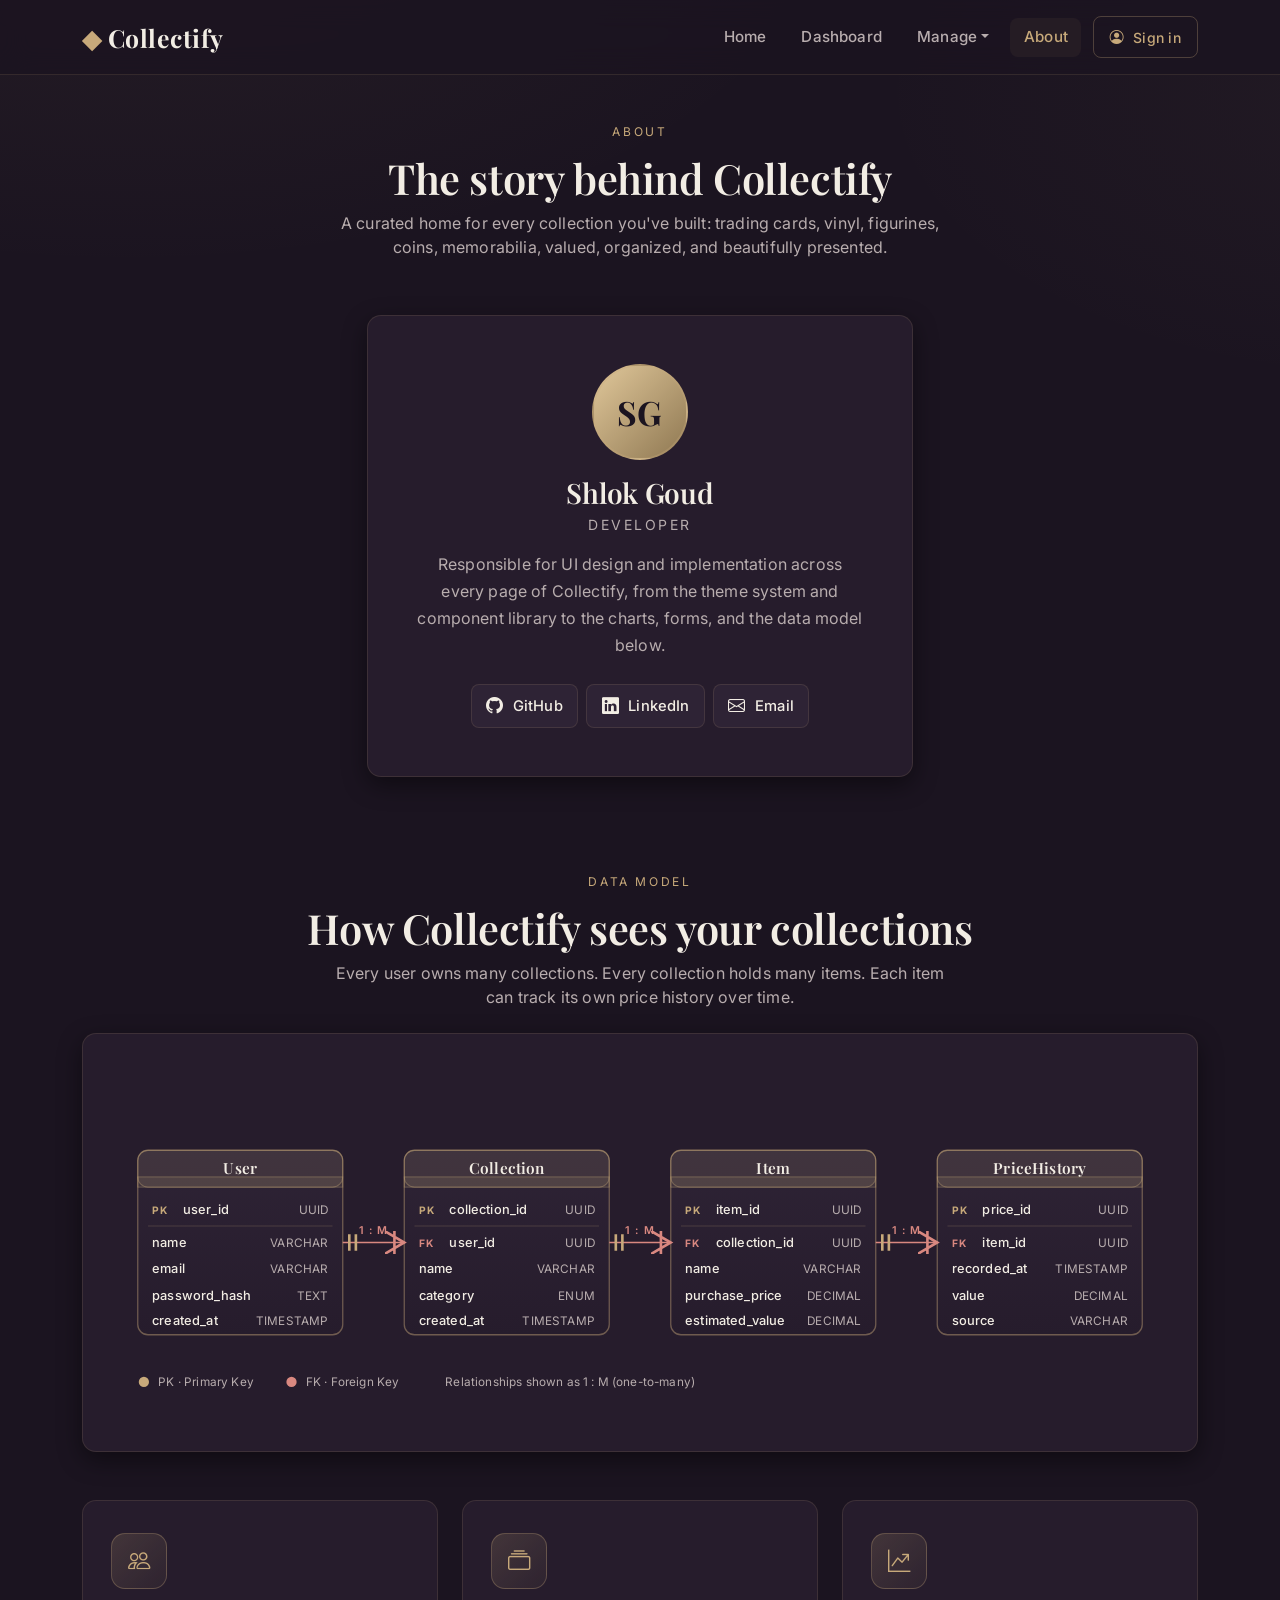
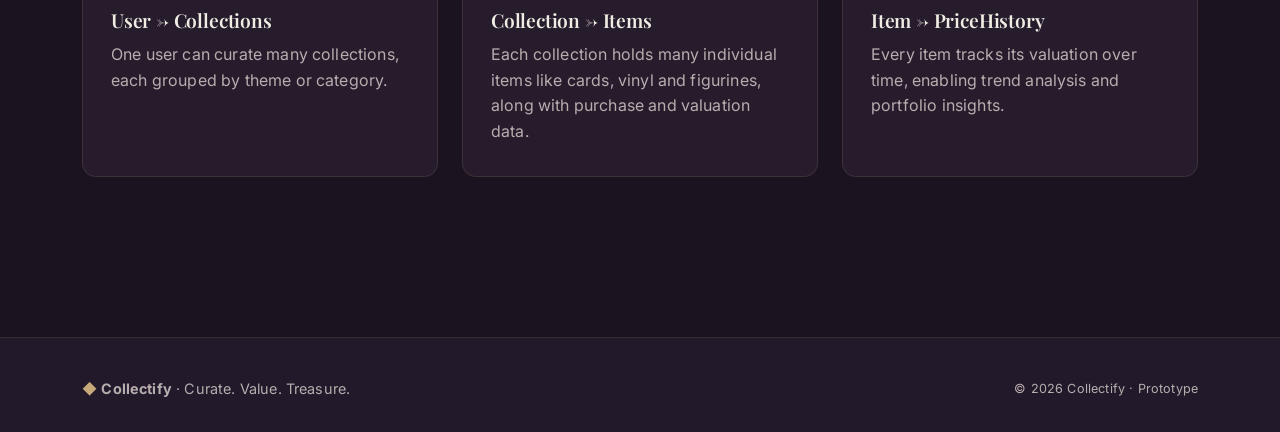
==== about.html @ c3b46a9b "Complete file upload" ====
<!DOCTYPE html>
<html lang="en">
<head>
  <meta charset="UTF-8" />
  <meta name="viewport" content="width=device-width, initial-scale=1.0" />
  <title>About | Collectify</title>

  <link rel="preconnect" href="https://fonts.googleapis.com">
  <link rel="preconnect" href="https://fonts.gstatic.com" crossorigin>
  <link href="https://fonts.googleapis.com/css2?family=Playfair+Display:wght@500;600;700&family=Inter:wght@300;400;500;600;700&display=swap" rel="stylesheet">
  <link href="https://cdn.jsdelivr.net/npm/bootstrap@5.3.3/dist/css/bootstrap.min.css" rel="stylesheet">
  <link rel="stylesheet" href="https://cdn.jsdelivr.net/npm/bootstrap-icons@1.11.3/font/bootstrap-icons.css">
  <link href="https://unpkg.com/aos@2.3.4/dist/aos.css" rel="stylesheet">
  <link href="css/styles.css" rel="stylesheet">
</head>
<body>

  <!-- ===== Navbar ===== -->
  <nav class="navbar navbar-expand-lg navbar-collectify">
    <div class="container">
      <a class="navbar-brand" href="index.html"><span class="brand-mark">◆</span>Collectify</a>
      <button class="navbar-toggler" type="button" data-bs-toggle="collapse" data-bs-target="#nav">
        <span class="navbar-toggler-icon"></span>
      </button>
      <div class="collapse navbar-collapse" id="nav">
        <ul class="navbar-nav ms-auto align-items-lg-center">
          <li class="nav-item"><a class="nav-link" href="index.html">Home</a></li>
          <li class="nav-item"><a class="nav-link" href="dashboard.html">Dashboard</a></li>
          <li class="nav-item dropdown">
            <a class="nav-link dropdown-toggle" href="#" role="button" data-bs-toggle="dropdown">Manage</a>
            <ul class="dropdown-menu dropdown-menu-end">
              <li><a class="dropdown-item" href="create.html"><i class="bi bi-plus-circle me-2"></i>Add Item</a></li>
              <li><a class="dropdown-item" href="read.html"><i class="bi bi-list-ul me-2"></i>List</a></li>
              <li><a class="dropdown-item" href="update.html"><i class="bi bi-pencil-square me-2"></i>Update</a></li>
              <li><a class="dropdown-item" href="delete.html"><i class="bi bi-trash me-2"></i>Delete</a></li>
            </ul>
          </li>
          <li class="nav-item"><a class="nav-link active" href="about.html">About</a></li>
          <li class="nav-item ms-lg-2">
            <a class="btn btn-outline-gold btn-sm px-3" href="login.html"><i class="bi bi-person-circle me-1"></i> Sign in</a>
          </li>
        </ul>
      </div>
    </div>
  </nav>

  <!-- ===== Hero ===== -->
  <header class="section pt-5 pb-3">
    <div class="container text-center" data-aos="fade-up">
      <div class="section-label">About</div>
      <h1 class="section-title mb-2">The story behind Collectify</h1>
      <p class="text-muted-2 mx-auto" style="max-width:640px;">
        A curated home for every collection you've built: trading cards, vinyl,
        figurines, coins, memorabilia, valued, organized, and beautifully presented.
      </p>
    </div>
  </header>

  <!-- ===== Team ===== -->
  <section class="section pt-4">
    <div class="container">
      <div class="row justify-content-center">
        <div class="col-lg-6 col-md-8" data-aos="fade-up">
          <div class="card-lux">
            <div class="card-body p-4 p-md-5 text-center">
              <div class="profile-avatar mx-auto mb-3" style="width:96px;height:96px;font-size:2.1rem;">SG</div>
              <h3 style="font-family:'Playfair Display',serif;margin-bottom:.25rem;">Shlok Goud</h3>
              <div class="text-muted-2 small" style="letter-spacing:.18em;text-transform:uppercase;">Developer</div>
              <p class="text-muted-2 mt-3 mb-0" style="line-height:1.7;">
                Responsible for UI design and implementation across every page of
                Collectify, from the theme system and component library to the
                charts, forms, and the data model below.
              </p>
              <div class="d-flex justify-content-center gap-2 mt-4">
                <a href="#" class="social-btn" style="width:auto;padding:.55rem .9rem;"><i class="bi bi-github"></i> GitHub</a>
                <a href="#" class="social-btn" style="width:auto;padding:.55rem .9rem;"><i class="bi bi-linkedin"></i> LinkedIn</a>
                <a href="mailto:shlok.n.goud@gmail.com" class="social-btn" style="width:auto;padding:.55rem .9rem;"><i class="bi bi-envelope"></i> Email</a>
              </div>
            </div>
          </div>
        </div>
      </div>
    </div>
  </section>

  <!-- ===== Logical Data Model ===== -->
  <section class="section pt-3">
    <div class="container">
      <div class="text-center mb-4" data-aos="fade-up">
        <div class="section-label">Data Model</div>
        <h2 class="section-title mb-2">How Collectify sees your collections</h2>
        <p class="text-muted-2 mx-auto" style="max-width:620px;">
          Every user owns many collections. Every collection holds many items.
          Each item can track its own price history over time.
        </p>
      </div>

      <!-- Inline SVG ER diagram (replaces /assets/ldm.png) -->
      <div class="card-lux" data-aos="fade-up" data-aos-delay="60">
        <div class="card-body p-3 p-md-4">
          <div class="ldm-wrap" style="width:100%;overflow-x:auto;">
            <svg role="img" aria-labelledby="ldmTitle ldmDesc"
                 viewBox="0 0 1040 360" preserveAspectRatio="xMidYMid meet"
                 style="width:100%;height:auto;min-width:760px;display:block;">
              <title id="ldmTitle">Collectify Logical Data Model</title>
              <desc id="ldmDesc">Four entities connected by one-to-many relationships: User to Collections, Collection to Items, Item to PriceHistory.</desc>

              <defs>
                <!-- arrowhead (crow's foot style simplified) -->
                <marker id="many" viewBox="0 0 14 14" refX="12" refY="7" markerWidth="14" markerHeight="14" orient="auto-start-reverse">
                  <path d="M0 0 L12 7 L0 14 M6 0 L6 14" fill="none" stroke="#D98880" stroke-width="1.6"/>
                </marker>
                <marker id="one" viewBox="0 0 12 12" refX="10" refY="6" markerWidth="12" markerHeight="12" orient="auto-start-reverse">
                  <line x1="2" y1="1" x2="2" y2="11" stroke="#C7A97A" stroke-width="1.6"/>
                  <line x1="6" y1="1" x2="6" y2="11" stroke="#C7A97A" stroke-width="1.6"/>
                </marker>
                <linearGradient id="boxGrad" x1="0" y1="0" x2="0" y2="1">
                  <stop offset="0" stop-color="#2E2335"/>
                  <stop offset="1" stop-color="#261C2C"/>
                </linearGradient>
              </defs>

              <style>
                .entity { fill: url(#boxGrad); stroke: rgba(199,169,122,0.45); stroke-width: 1.25; }
                .entity-head { fill: rgba(199,169,122,0.12); stroke: rgba(199,169,122,0.35); stroke-width: 1; }
                .entity-title { font: 600 15px 'Playfair Display', serif; fill: #F2EDE4; }
                .field { font: 500 12.5px 'Inter', sans-serif; fill: #F2EDE4; }
                .field-type { font: 400 11.5px 'Inter', sans-serif; fill: #B8ADAE; }
                .key { font: 700 10px 'Inter', sans-serif; letter-spacing: .1em; fill: #C7A97A; }
                .fk  { fill: #D98880; }
                .rel-line { fill: none; stroke: #D98880; stroke-width: 1.6; }
                .rel-label { font: 600 10.5px 'Inter', sans-serif; letter-spacing: .1em; fill: #D98880; }
                .divider  { stroke: rgba(199,169,122,0.2); stroke-width: 1; }
              </style>

              <!-- USER -->
              <g transform="translate(30,90)">
                <rect class="entity" x="0" y="0" width="200" height="180" rx="10"/>
                <rect class="entity-head" x="0" y="0" width="200" height="36" rx="10"/>
                <rect class="entity-head" x="0" y="26" width="200" height="10"/>
                <text class="entity-title" x="100" y="23" text-anchor="middle">User</text>

                <text class="key"       x="14" y="62">PK</text>
                <text class="field"     x="44" y="62">user_id</text>
                <text class="field-type" x="186" y="62" text-anchor="end">UUID</text>
                <line class="divider" x1="10" y1="74" x2="190" y2="74"/>

                <text class="field"     x="14" y="94">name</text>
                <text class="field-type" x="186" y="94" text-anchor="end">VARCHAR</text>

                <text class="field"     x="14" y="120">email</text>
                <text class="field-type" x="186" y="120" text-anchor="end">VARCHAR</text>

                <text class="field"     x="14" y="146">password_hash</text>
                <text class="field-type" x="186" y="146" text-anchor="end">TEXT</text>

                <text class="field"     x="14" y="170">created_at</text>
                <text class="field-type" x="186" y="170" text-anchor="end">TIMESTAMP</text>
              </g>

              <!-- COLLECTION -->
              <g transform="translate(290,90)">
                <rect class="entity" x="0" y="0" width="200" height="180" rx="10"/>
                <rect class="entity-head" x="0" y="0" width="200" height="36" rx="10"/>
                <rect class="entity-head" x="0" y="26" width="200" height="10"/>
                <text class="entity-title" x="100" y="23" text-anchor="middle">Collection</text>

                <text class="key"       x="14" y="62">PK</text>
                <text class="field"     x="44" y="62">collection_id</text>
                <text class="field-type" x="186" y="62" text-anchor="end">UUID</text>
                <line class="divider" x1="10" y1="74" x2="190" y2="74"/>

                <text class="key fk"    x="14" y="94">FK</text>
                <text class="field"     x="44" y="94">user_id</text>
                <text class="field-type" x="186" y="94" text-anchor="end">UUID</text>

                <text class="field"     x="14" y="120">name</text>
                <text class="field-type" x="186" y="120" text-anchor="end">VARCHAR</text>

                <text class="field"     x="14" y="146">category</text>
                <text class="field-type" x="186" y="146" text-anchor="end">ENUM</text>

                <text class="field"     x="14" y="170">created_at</text>
                <text class="field-type" x="186" y="170" text-anchor="end">TIMESTAMP</text>
              </g>

              <!-- ITEM -->
              <g transform="translate(550,90)">
                <rect class="entity" x="0" y="0" width="200" height="180" rx="10"/>
                <rect class="entity-head" x="0" y="0" width="200" height="36" rx="10"/>
                <rect class="entity-head" x="0" y="26" width="200" height="10"/>
                <text class="entity-title" x="100" y="23" text-anchor="middle">Item</text>

                <text class="key"       x="14" y="62">PK</text>
                <text class="field"     x="44" y="62">item_id</text>
                <text class="field-type" x="186" y="62" text-anchor="end">UUID</text>
                <line class="divider" x1="10" y1="74" x2="190" y2="74"/>

                <text class="key fk"    x="14" y="94">FK</text>
                <text class="field"     x="44" y="94">collection_id</text>
                <text class="field-type" x="186" y="94" text-anchor="end">UUID</text>

                <text class="field"     x="14" y="120">name</text>
                <text class="field-type" x="186" y="120" text-anchor="end">VARCHAR</text>

                <text class="field"     x="14" y="146">purchase_price</text>
                <text class="field-type" x="186" y="146" text-anchor="end">DECIMAL</text>

                <text class="field"     x="14" y="170">estimated_value</text>
                <text class="field-type" x="186" y="170" text-anchor="end">DECIMAL</text>
              </g>

              <!-- PRICE HISTORY -->
              <g transform="translate(810,90)">
                <rect class="entity" x="0" y="0" width="200" height="180" rx="10"/>
                <rect class="entity-head" x="0" y="0" width="200" height="36" rx="10"/>
                <rect class="entity-head" x="0" y="26" width="200" height="10"/>
                <text class="entity-title" x="100" y="23" text-anchor="middle">PriceHistory</text>

                <text class="key"       x="14" y="62">PK</text>
                <text class="field"     x="44" y="62">price_id</text>
                <text class="field-type" x="186" y="62" text-anchor="end">UUID</text>
                <line class="divider" x1="10" y1="74" x2="190" y2="74"/>

                <text class="key fk"    x="14" y="94">FK</text>
                <text class="field"     x="44" y="94">item_id</text>
                <text class="field-type" x="186" y="94" text-anchor="end">UUID</text>

                <text class="field"     x="14" y="120">recorded_at</text>
                <text class="field-type" x="186" y="120" text-anchor="end">TIMESTAMP</text>

                <text class="field"     x="14" y="146">value</text>
                <text class="field-type" x="186" y="146" text-anchor="end">DECIMAL</text>

                <text class="field"     x="14" y="170">source</text>
                <text class="field-type" x="186" y="170" text-anchor="end">VARCHAR</text>
              </g>

              <!-- Relationships -->
              <!-- User 1 ── M Collection -->
              <line class="rel-line" x1="230" y1="180" x2="290" y2="180" marker-start="url(#one)" marker-end="url(#many)"/>
              <text class="rel-label" x="260" y="172" text-anchor="middle">1 : M</text>

              <!-- Collection 1 ── M Item -->
              <line class="rel-line" x1="490" y1="180" x2="550" y2="180" marker-start="url(#one)" marker-end="url(#many)"/>
              <text class="rel-label" x="520" y="172" text-anchor="middle">1 : M</text>

              <!-- Item 1 ── M PriceHistory -->
              <line class="rel-line" x1="750" y1="180" x2="810" y2="180" marker-start="url(#one)" marker-end="url(#many)"/>
              <text class="rel-label" x="780" y="172" text-anchor="middle">1 : M</text>

              <!-- Legend -->
              <g transform="translate(30,310)">
                <circle cx="6" cy="6" r="5" fill="#C7A97A"/>
                <text class="field-type" x="20" y="10">PK · Primary Key</text>
                <circle cx="150" cy="6" r="5" fill="#D98880"/>
                <text class="field-type" x="164" y="10">FK · Foreign Key</text>
                <text class="field-type" x="300" y="10">Relationships shown as 1 : M (one-to-many)</text>
              </g>
            </svg>
          </div>
        </div>
      </div>

      <!-- Relationship description -->
      <div class="row g-4 mt-4">
        <div class="col-md-4" data-aos="fade-up">
          <div class="feature-card">
            <div class="feature-icon"><i class="bi bi-people"></i></div>
            <h3>User → Collections</h3>
            <p>One user can curate many collections, each grouped by theme or category.</p>
          </div>
        </div>
        <div class="col-md-4" data-aos="fade-up" data-aos-delay="80">
          <div class="feature-card">
            <div class="feature-icon"><i class="bi bi-collection"></i></div>
            <h3>Collection → Items</h3>
            <p>Each collection holds many individual items like cards, vinyl and figurines, along with purchase and valuation data.</p>
          </div>
        </div>
        <div class="col-md-4" data-aos="fade-up" data-aos-delay="160">
          <div class="feature-card">
            <div class="feature-icon"><i class="bi bi-graph-up-arrow"></i></div>
            <h3>Item → PriceHistory</h3>
            <p>Every item tracks its valuation over time, enabling trend analysis and portfolio insights.</p>
          </div>
        </div>
      </div>

    </div>
  </section>

  <!-- ===== Footer ===== -->
  <footer class="site-footer">
    <div class="container d-flex flex-wrap justify-content-between align-items-center">
      <div><span class="brand-mark">◆</span> <strong>Collectify</strong> · Curate. Value. Treasure.</div>
      <div class="text-muted-2 small">© 2026 Collectify · Prototype</div>
    </div>
  </footer>

  <script src="https://cdn.jsdelivr.net/npm/bootstrap@5.3.3/dist/js/bootstrap.bundle.min.js"></script>
  <script src="https://unpkg.com/aos@2.3.4/dist/aos.js"></script>
  <script>AOS.init({ duration: 700, easing: 'ease-out-cubic', once: true, offset: 60 });</script>
</body>
</html>
---- css/styles.css ----
/* ============================================================
   Collectify — Velvet Display Theme
   Aubergine + champagne + dusty rose. Curator/gallery feel.
   ============================================================ */

:root {
  --bg:            #1B1420;
  --bg-elevated:   #22192A;
  --surface:       #261C2C;
  --surface-2:     #2E2335;
  --border:        rgba(199, 169, 122, 0.14);
  --border-strong: rgba(199, 169, 122, 0.30);

  --accent:        #C7A97A;
  --accent-bright: #E0C79A;
  --accent-muted:  #8F7852;
  --accent-glow:   rgba(199, 169, 122, 0.32);
  --highlight:     #D98880;

  /* Legacy aliases so existing class rules keep working unchanged */
  --gold:          var(--accent);
  --gold-bright:   var(--accent-bright);
  --gold-muted:    var(--accent-muted);
  --gold-glow:     var(--accent-glow);

  --text:          #F2EDE4;
  --text-muted:    #B8ADAE;
  --text-dim:      #8A7D83;

  --danger:        #E5484D;
  --success:       #30A46C;

  --on-accent:     #1B1420; /* dark text on champagne surfaces */

  --radius-sm: 8px;
  --radius:    14px;
  --radius-lg: 20px;

  --shadow-sm:   0 2px 8px rgba(0, 0, 0, 0.35);
  --shadow:      0 8px 24px rgba(0, 0, 0, 0.45);
  --shadow-lg:   0 18px 50px rgba(0, 0, 0, 0.55);
  --shadow-gold: 0 8px 30px rgba(199, 169, 122, 0.18);

  --ease: cubic-bezier(0.22, 1, 0.36, 1);
}

/* ---------- Base ---------- */
html { scroll-behavior: smooth; }

body {
  background: var(--bg);
  color: var(--text);
  font-family: 'Inter', system-ui, -apple-system, sans-serif;
  font-weight: 400;
  letter-spacing: 0.01em;
  min-height: 100vh;
  -webkit-font-smoothing: antialiased;
  background-image:
    radial-gradient(1200px 600px at 10% -10%, rgba(199, 169, 122, 0.06), transparent 60%),
    radial-gradient(900px 500px at 110% 10%, rgba(199, 169, 122, 0.04), transparent 60%);
  background-attachment: fixed;
}

h1, h2, h3, h4, h5, .display-1, .display-2, .display-3, .display-4 {
  font-family: 'Playfair Display', Georgia, serif;
  font-weight: 600;
  letter-spacing: -0.01em;
  color: var(--text);
}

.text-muted-2 { color: var(--text-muted) !important; }
.text-gold    { color: var(--gold) !important; }

a { color: var(--gold); text-decoration: none; transition: color .25s var(--ease); }
a:hover { color: var(--gold-bright); }

/* ---------- Navbar ---------- */
.navbar-collectify {
  background: rgba(27, 20, 32, 0.82);
  backdrop-filter: blur(14px);
  -webkit-backdrop-filter: blur(14px);
  border-bottom: 1px solid var(--border);
  padding: 0.85rem 0;
  position: sticky;
  top: 0;
  z-index: 1030;
}

.navbar-collectify .navbar-brand {
  font-family: 'Playfair Display', Georgia, serif;
  font-weight: 700;
  font-size: 1.55rem;
  color: var(--text);
  letter-spacing: 0.02em;
}
.navbar-collectify .navbar-brand .brand-mark {
  color: var(--gold);
  margin-right: 0.4rem;
}

.navbar-collectify .nav-link {
  color: var(--text-muted);
  font-weight: 500;
  font-size: 0.95rem;
  margin: 0 0.25rem;
  padding: 0.5rem 0.85rem !important;
  border-radius: var(--radius-sm);
  transition: color .25s var(--ease), background .25s var(--ease);
}
.navbar-collectify .nav-link:hover,
.navbar-collectify .nav-link.active {
  color: var(--gold);
  background: rgba(199, 169, 122, 0.06);
}

.navbar-collectify .dropdown-menu {
  background: var(--surface);
  border: 1px solid var(--border);
  border-radius: var(--radius);
  box-shadow: var(--shadow);
  padding: 0.5rem;
  margin-top: 0.5rem;
}
.navbar-collectify .dropdown-item {
  color: var(--text-muted);
  border-radius: var(--radius-sm);
  padding: 0.55rem 0.85rem;
  font-size: 0.92rem;
  transition: all .2s var(--ease);
}
.navbar-collectify .dropdown-item:hover {
  background: rgba(199, 169, 122, 0.08);
  color: var(--gold);
}

.navbar-toggler {
  border: 1px solid var(--border-strong);
  padding: 0.35rem 0.55rem;
}
.navbar-toggler:focus { box-shadow: 0 0 0 2px var(--gold-glow); }
.navbar-toggler-icon {
  background-image: url("data:image/svg+xml;charset=utf8,%3Csvg viewBox='0 0 30 30' xmlns='http://www.w3.org/2000/svg'%3E%3Cpath stroke='%23C7A97A' stroke-width='2' stroke-linecap='round' d='M4 7h22M4 15h22M4 23h22'/%3E%3C/svg%3E");
}

/* ---------- Buttons ---------- */
.btn { font-weight: 500; letter-spacing: 0.02em; transition: all .3s var(--ease); border-radius: var(--radius-sm); padding: 0.6rem 1.4rem; }

.btn-gold {
  background: linear-gradient(135deg, var(--gold-bright), var(--gold));
  color: var(--on-accent);
  border: none;
  box-shadow: 0 4px 14px rgba(199, 169, 122, 0.25);
}
.btn-gold:hover {
  background: linear-gradient(135deg, var(--gold), var(--gold-bright));
  color: var(--on-accent);
  transform: translateY(-1px);
  box-shadow: 0 8px 22px rgba(199, 169, 122, 0.4);
}

.btn-outline-gold {
  background: transparent;
  color: var(--gold);
  border: 1px solid var(--border-strong);
}
.btn-outline-gold:hover {
  background: rgba(199, 169, 122, 0.08);
  color: var(--gold-bright);
  border-color: var(--gold);
}

.btn-ghost {
  background: var(--surface-2);
  color: var(--text);
  border: 1px solid var(--border);
}
.btn-ghost:hover {
  background: var(--surface);
  color: var(--gold);
  border-color: var(--border-strong);
}

.btn-danger-soft {
  background: rgba(229, 72, 77, 0.12);
  color: #ff8a8e;
  border: 1px solid rgba(229, 72, 77, 0.25);
}
.btn-danger-soft:hover {
  background: rgba(229, 72, 77, 0.22);
  color: #ffb1b3;
}

/* ---------- Cards ---------- */
.card-lux {
  background: var(--surface);
  border: 1px solid var(--border);
  border-radius: var(--radius);
  box-shadow: var(--shadow);
  transition: transform .35s var(--ease), box-shadow .35s var(--ease), border-color .35s var(--ease);
  overflow: hidden;
}
.card-lux:hover {
  transform: translateY(-4px);
  box-shadow: var(--shadow-lg), var(--shadow-gold);
  border-color: var(--border-strong);
}

.card-lux .card-body { padding: 1.75rem; }
.card-lux .card-title {
  font-family: 'Playfair Display', Georgia, serif;
  font-size: 1.25rem;
  margin-bottom: 0.5rem;
}

/* Stat / preview cards */
.stat-card {
  position: relative;
  background: linear-gradient(160deg, var(--surface) 0%, var(--surface-2) 100%);
  border: 1px solid var(--border);
  border-radius: var(--radius);
  padding: 1.75rem;
  transition: all .35s var(--ease);
  overflow: hidden;
}
.stat-card::before {
  content: "";
  position: absolute;
  top: 0; left: 0; right: 0;
  height: 1px;
  background: linear-gradient(90deg, transparent, var(--gold), transparent);
  opacity: 0.5;
}
.stat-card:hover { transform: translateY(-3px); border-color: var(--border-strong); }
.stat-card .stat-label {
  color: var(--text-muted);
  text-transform: uppercase;
  letter-spacing: 0.12em;
  font-size: 0.72rem;
  margin-bottom: 0.5rem;
}
.stat-card .stat-value {
  font-family: 'Playfair Display', Georgia, serif;
  font-size: 2.2rem;
  font-weight: 600;
  color: var(--gold);
  line-height: 1;
}
.stat-card .stat-trend { font-size: 0.85rem; color: var(--text-muted); margin-top: 0.4rem; }

/* Feature card with icon */
.feature-card {
  background: var(--surface);
  border: 1px solid var(--border);
  border-radius: var(--radius);
  padding: 2rem 1.75rem;
  height: 100%;
  transition: all .35s var(--ease);
}
.feature-card:hover {
  transform: translateY(-4px);
  border-color: var(--border-strong);
  box-shadow: var(--shadow-gold);
}
.feature-card .feature-icon {
  width: 56px; height: 56px;
  display: flex; align-items: center; justify-content: center;
  background: linear-gradient(135deg, rgba(199, 169, 122,0.18), rgba(199, 169, 122,0.05));
  border: 1px solid var(--border-strong);
  border-radius: 14px;
  color: var(--gold);
  font-size: 1.4rem;
  margin-bottom: 1.25rem;
}
.feature-card h3 { font-size: 1.2rem; margin-bottom: 0.6rem; }
.feature-card p  { color: var(--text-muted); margin: 0; line-height: 1.6; }

/* ---------- Hero ---------- */
.hero {
  position: relative;
  padding: 8rem 0 6rem;
  overflow: hidden;
}
.hero::before {
  content: "";
  position: absolute;
  inset: 0;
  background:
    radial-gradient(600px 400px at 50% 0%, rgba(199, 169, 122,0.10), transparent 70%),
    radial-gradient(800px 500px at 80% 100%, rgba(199, 169, 122,0.05), transparent 70%);
  pointer-events: none;
}
.hero .eyebrow {
  display: inline-block;
  font-size: 0.78rem;
  letter-spacing: 0.22em;
  text-transform: uppercase;
  color: var(--gold);
  background: rgba(199, 169, 122, 0.08);
  border: 1px solid var(--border-strong);
  padding: 0.4rem 0.9rem;
  border-radius: 999px;
  margin-bottom: 1.5rem;
}
.hero h1 {
  font-size: clamp(2.5rem, 6vw, 4.5rem);
  line-height: 1.05;
  margin-bottom: 1.25rem;
}
.hero h1 .accent {
  background: linear-gradient(135deg, var(--gold-bright), var(--gold-muted));
  -webkit-background-clip: text;
  background-clip: text;
  color: transparent;
}
.hero p.lead {
  color: var(--text-muted);
  font-size: 1.15rem;
  max-width: 620px;
  margin: 0 auto 2rem;
  line-height: 1.65;
}

/* ---------- Section ---------- */
.section { padding: 5rem 0; }
.section-label {
  font-size: 0.75rem;
  letter-spacing: 0.22em;
  text-transform: uppercase;
  color: var(--gold);
  margin-bottom: 0.75rem;
}
.section-title {
  font-size: clamp(1.8rem, 3.5vw, 2.6rem);
  margin-bottom: 1rem;
}
.section-sub { color: var(--text-muted); max-width: 640px; margin: 0 auto 3rem; }

/* ---------- Forms ---------- */
.form-control, .form-select {
  background: var(--bg-elevated);
  border: 1px solid var(--border);
  color: var(--text);
  border-radius: var(--radius-sm);
  padding: 0.75rem 1rem;
  font-size: 0.95rem;
  transition: all .25s var(--ease);
}
.form-control:focus, .form-select:focus {
  background: var(--bg-elevated);
  color: var(--text);
  border-color: var(--gold);
  box-shadow: 0 0 0 3px var(--gold-glow);
}
.form-control::placeholder { color: var(--text-dim); }
.form-label {
  font-size: 0.85rem;
  color: var(--text-muted);
  margin-bottom: 0.5rem;
  letter-spacing: 0.02em;
  font-weight: 500;
}
.form-select option { background: var(--surface); color: var(--text); }

.input-group-text {
  background: var(--surface-2);
  border: 1px solid var(--border);
  color: var(--text-muted);
}

.form-check-input {
  background-color: var(--surface-2);
  border-color: var(--border-strong);
}
.form-check-input:checked {
  background-color: var(--gold);
  border-color: var(--gold);
}

/* ---------- Tables ---------- */
.table-lux {
  --bs-table-bg: transparent;
  --bs-table-color: var(--text);
  --bs-table-border-color: var(--border);
  --bs-table-hover-bg: rgba(199, 169, 122, 0.05);
  --bs-table-hover-color: var(--text);
  margin: 0;
}
.table-lux thead th {
  background: var(--surface-2);
  color: var(--text-muted);
  text-transform: uppercase;
  letter-spacing: 0.1em;
  font-size: 0.72rem;
  font-weight: 600;
  border-bottom: 1px solid var(--border-strong);
  padding: 1rem 1.25rem;
}
.table-lux tbody td {
  padding: 1rem 1.25rem;
  vertical-align: middle;
  border-color: var(--border);
}
.table-lux .item-thumb {
  width: 44px; height: 44px;
  border-radius: 10px;
  object-fit: cover;
  border: 1px solid var(--border);
}
.table-lux .item-name { font-weight: 500; color: var(--text); }
.badge-cat {
  display: inline-block;
  font-size: 0.72rem;
  letter-spacing: 0.08em;
  text-transform: uppercase;
  padding: 0.3rem 0.65rem;
  border-radius: 999px;
  background: rgba(199, 169, 122, 0.10);
  color: var(--gold);
  border: 1px solid var(--border-strong);
}

.table-wrap {
  background: var(--surface);
  border: 1px solid var(--border);
  border-radius: var(--radius);
  overflow: hidden;
  box-shadow: var(--shadow);
}

/* ---------- Modals ---------- */
.modal-content {
  background: var(--surface);
  border: 1px solid var(--border-strong);
  border-radius: var(--radius);
  color: var(--text);
}
.modal-header, .modal-footer { border-color: var(--border); }
.modal-title { font-family: 'Playfair Display', serif; }
.btn-close {
  filter: invert(1) grayscale(100%) brightness(2);
  opacity: 0.6;
}

/* ---------- Auth (login/signup) ---------- */
.auth-wrap {
  min-height: calc(100vh - 80px);
  display: flex;
  align-items: center;
  justify-content: center;
  padding: 3rem 1rem;
}
.auth-card {
  width: 100%;
  max-width: 460px;
  background: var(--surface);
  border: 1px solid var(--border-strong);
  border-radius: var(--radius-lg);
  padding: 2.5rem;
  box-shadow: var(--shadow-lg);
}
.auth-card h2 { font-size: 1.85rem; margin-bottom: 0.4rem; }
.auth-card .auth-sub { color: var(--text-muted); margin-bottom: 2rem; }
.divider {
  display: flex;
  align-items: center;
  gap: 1rem;
  color: var(--text-dim);
  font-size: 0.78rem;
  letter-spacing: 0.15em;
  text-transform: uppercase;
  margin: 1.5rem 0;
}
.divider::before, .divider::after {
  content: "";
  flex: 1;
  height: 1px;
  background: var(--border);
}
.social-btn {
  display: flex;
  align-items: center;
  justify-content: center;
  gap: 0.6rem;
  width: 100%;
  background: var(--surface-2);
  border: 1px solid var(--border);
  color: var(--text);
  padding: 0.7rem 1rem;
  border-radius: var(--radius-sm);
  font-weight: 500;
  font-size: 0.92rem;
  transition: all .25s var(--ease);
}
.social-btn:hover {
  background: var(--bg-elevated);
  border-color: var(--border-strong);
  color: var(--gold);
}
.social-btn i { font-size: 1.05rem; }

/* ---------- Profile ---------- */
.profile-header {
  display: flex;
  align-items: center;
  gap: 1.5rem;
  padding: 2rem;
  background: var(--surface);
  border: 1px solid var(--border);
  border-radius: var(--radius);
}
.profile-avatar {
  width: 88px; height: 88px;
  border-radius: 50%;
  background: linear-gradient(135deg, var(--gold-bright), var(--gold-muted));
  display: flex; align-items: center; justify-content: center;
  font-family: 'Playfair Display', serif;
  font-size: 2rem;
  font-weight: 700;
  color: var(--on-accent);
  border: 2px solid var(--border-strong);
}

/* ---------- Chart cards ---------- */
.chart-card {
  background: var(--surface);
  border: 1px solid var(--border);
  border-radius: var(--radius);
  padding: 1.5rem;
  box-shadow: var(--shadow);
  height: 100%;
}
.chart-card h5 {
  font-family: 'Playfair Display', serif;
  font-size: 1.1rem;
  margin-bottom: 1.25rem;
  color: var(--text);
}
.chart-card .chart-canvas-wrap {
  position: relative;
  height: 280px;
}

/* ---------- Footer ---------- */
.site-footer {
  background: var(--bg-elevated);
  border-top: 1px solid var(--border);
  padding: 2.5rem 0 2rem;
  margin-top: 5rem;
  color: var(--text-muted);
  font-size: 0.9rem;
}
.site-footer .brand-mark { color: var(--gold); }

/* ---------- Pagination ---------- */
.pagination .page-link {
  background: var(--surface-2);
  border: 1px solid var(--border);
  color: var(--text-muted);
  border-radius: var(--radius-sm);
  margin: 0 2px;
  padding: 0.4rem 0.8rem;
  font-size: 0.85rem;
  transition: all .2s var(--ease);
}
.pagination .page-link:hover {
  background: var(--bg-elevated);
  color: var(--accent);
  border-color: var(--border-strong);
}
.pagination .page-item.active .page-link {
  background: rgba(199, 169, 122, 0.15);
  color: var(--accent);
  border-color: var(--border-strong);
}
.pagination .page-item.disabled .page-link {
  background: transparent;
  color: var(--text-dim);
  border-color: var(--border);
  opacity: 0.6;
}

/* ---------- Form switch (profile settings) ---------- */
.form-switch .form-check-input {
  width: 2.5em;
  height: 1.25em;
  background-color: var(--surface-2);
  border-color: var(--border-strong);
  background-image: url("data:image/svg+xml,%3csvg xmlns='http://www.w3.org/2000/svg' viewBox='-4 -4 8 8'%3e%3ccircle r='3' fill='%23B8ADAE'/%3e%3c/svg%3e");
}
.form-switch .form-check-input:checked {
  background-color: var(--accent);
  border-color: var(--accent);
  background-image: url("data:image/svg+xml,%3csvg xmlns='http://www.w3.org/2000/svg' viewBox='-4 -4 8 8'%3e%3ccircle r='3' fill='%231B1420'/%3e%3c/svg%3e");
}
.form-switch .form-check-input:focus {
  box-shadow: 0 0 0 3px var(--accent-glow);
  border-color: var(--accent);
}

/* ---------- Toast (shared via js/ui.js) ---------- */
.toast-host {
  position: fixed;
  right: 1.25rem;
  bottom: 1.25rem;
  display: flex;
  flex-direction: column;
  gap: 0.5rem;
  z-index: 1090;
  pointer-events: none;
}
.toast-flash {
  pointer-events: auto;
  display: flex;
  align-items: center;
  gap: 0.65rem;
  background: var(--surface);
  color: var(--text);
  border: 1px solid var(--border-strong);
  border-left: 3px solid var(--accent);
  border-radius: var(--radius);
  padding: 0.85rem 1.1rem;
  font-size: 0.92rem;
  box-shadow: var(--shadow-lg);
  opacity: 0;
  transform: translateY(12px);
  transition: opacity .22s var(--ease), transform .22s var(--ease);
  min-width: 260px;
  max-width: 360px;
}
.toast-flash.show { opacity: 1; transform: translateY(0); }
.toast-flash i { font-size: 1.2rem; color: var(--accent); }
.toast-flash.toast-danger { border-left-color: var(--danger); }
.toast-flash.toast-danger i { color: var(--danger); }

/* ---------- Icon button (per-row edit, etc.) ---------- */
.btn-icon {
  display: inline-flex;
  align-items: center;
  justify-content: center;
  width: 34px;
  height: 34px;
  border-radius: 9px;
  background: var(--surface-2);
  border: 1px solid var(--border);
  color: var(--text-muted);
  transition: all .2s var(--ease);
}
.btn-icon:hover {
  background: rgba(199, 169, 122, 0.10);
  color: var(--accent);
  border-color: var(--border-strong);
}
.btn-icon.btn-icon-danger:hover {
  background: rgba(229, 72, 77, 0.12);
  color: #ff8a8e;
  border-color: rgba(229, 72, 77, 0.3);
}

/* ---------- Linked item name in tables ---------- */
.item-link {
  color: var(--text);
  font-weight: 500;
  transition: color .2s var(--ease);
}
.item-link:hover { color: var(--accent); }

/* ---------- Breadcrumb ---------- */
.crumbs {
  display: flex;
  flex-wrap: wrap;
  gap: 0.4rem;
  align-items: center;
  color: var(--text-dim);
  font-size: 0.82rem;
  letter-spacing: 0.04em;
  margin-bottom: 1rem;
}
.crumbs a { color: var(--text-muted); }
.crumbs a:hover { color: var(--accent); }
.crumbs .sep { color: var(--text-dim); opacity: 0.6; }
.crumbs .current { color: var(--text); }

/* ---------- Product image placeholder (item.html) ---------- */
.product-image {
  position: relative;
  width: 100%;
  aspect-ratio: 4 / 5;
  border-radius: var(--radius);
  overflow: hidden;
  background: var(--surface);
  border: 1px solid var(--border);
  display: flex;
  align-items: center;
  justify-content: center;
}
.product-image img {
  width: 100%;
  height: 100%;
  object-fit: cover;
  display: block;
}
.product-image .placeholder {
  display: flex;
  flex-direction: column;
  align-items: center;
  justify-content: center;
  width: 100%;
  height: 100%;
  padding: 2rem;
  text-align: center;
  background:
    radial-gradient(120% 80% at 30% 20%, rgba(199,169,122,0.18), transparent 60%),
    radial-gradient(120% 80% at 80% 90%, rgba(217,136,128,0.12), transparent 60%),
    linear-gradient(160deg, var(--surface) 0%, var(--surface-2) 100%);
}
.product-image .placeholder i {
  font-size: 5rem;
  color: var(--accent);
  margin-bottom: 1rem;
  opacity: 0.85;
}
.product-image .placeholder .ph-label {
  font-family: 'Playfair Display', serif;
  font-size: 1.1rem;
  color: var(--text);
  margin-bottom: 0.25rem;
}
.product-image .placeholder .ph-sub {
  font-size: 0.78rem;
  letter-spacing: 0.18em;
  text-transform: uppercase;
  color: var(--text-muted);
}
.product-image .ribbon {
  position: absolute;
  top: 1rem;
  left: 1rem;
  background: rgba(27, 20, 32, 0.8);
  backdrop-filter: blur(8px);
  border: 1px solid var(--border-strong);
  color: var(--accent);
  font-size: 0.7rem;
  letter-spacing: 0.12em;
  text-transform: uppercase;
  padding: 0.35rem 0.7rem;
  border-radius: 999px;
}

/* ---------- Product detail (item.html) ---------- */
.product-name {
  font-family: 'Playfair Display', serif;
  font-size: clamp(1.8rem, 3.5vw, 2.4rem);
  line-height: 1.15;
  margin: 0.5rem 0 1rem;
}
.condition-chip {
  display: inline-flex;
  align-items: center;
  gap: 0.35rem;
  background: rgba(217, 136, 128, 0.12);
  color: var(--highlight);
  border: 1px solid rgba(217, 136, 128, 0.28);
  padding: 0.3rem 0.7rem;
  border-radius: 999px;
  font-size: 0.75rem;
  letter-spacing: 0.08em;
  text-transform: uppercase;
  font-weight: 600;
}
.price-strip {
  display: grid;
  grid-template-columns: repeat(2, 1fr);
  gap: 1rem;
  margin: 1.5rem 0;
}
.price-cell {
  background: var(--surface-2);
  border: 1px solid var(--border);
  border-radius: var(--radius);
  padding: 1rem 1.25rem;
}
.price-cell .k {
  font-size: 0.7rem;
  letter-spacing: 0.14em;
  text-transform: uppercase;
  color: var(--text-muted);
  margin-bottom: 0.4rem;
}
.price-cell .v {
  font-family: 'Playfair Display', serif;
  font-size: 1.5rem;
  color: var(--text);
  line-height: 1;
}
.price-cell.est .v { color: var(--accent); }
.price-cell .delta {
  margin-top: 0.4rem;
  font-size: 0.8rem;
  color: var(--success);
}
.price-cell .delta.down { color: var(--danger); }

.meta-row {
  display: flex;
  flex-wrap: wrap;
  gap: 1.5rem;
  color: var(--text-muted);
  font-size: 0.88rem;
  margin-top: 0.5rem;
}
.meta-row .meta-k {
  font-size: 0.7rem;
  letter-spacing: 0.14em;
  text-transform: uppercase;
  color: var(--text-dim);
  margin-bottom: 0.15rem;
}
.meta-row .meta-v { color: var(--text); }

/* ---------- Utilities ---------- */
.fw-500 { font-weight: 500; }

.divider-line {
  height: 1px;
  background: linear-gradient(90deg, transparent, var(--border-strong), transparent);
  margin: 3rem 0;
}

/* AOS subtle override (premium feels = slower, softer) */
[data-aos] { transition-timing-function: cubic-bezier(0.22, 1, 0.36, 1) !important; }

/* ---------- Responsive tweaks ---------- */
@media (max-width: 768px) {
  .hero { padding: 5rem 0 4rem; }
  .section { padding: 3.5rem 0; }
  .auth-card { padding: 1.75rem; }
  .profile-header { flex-direction: column; text-align: center; }
}
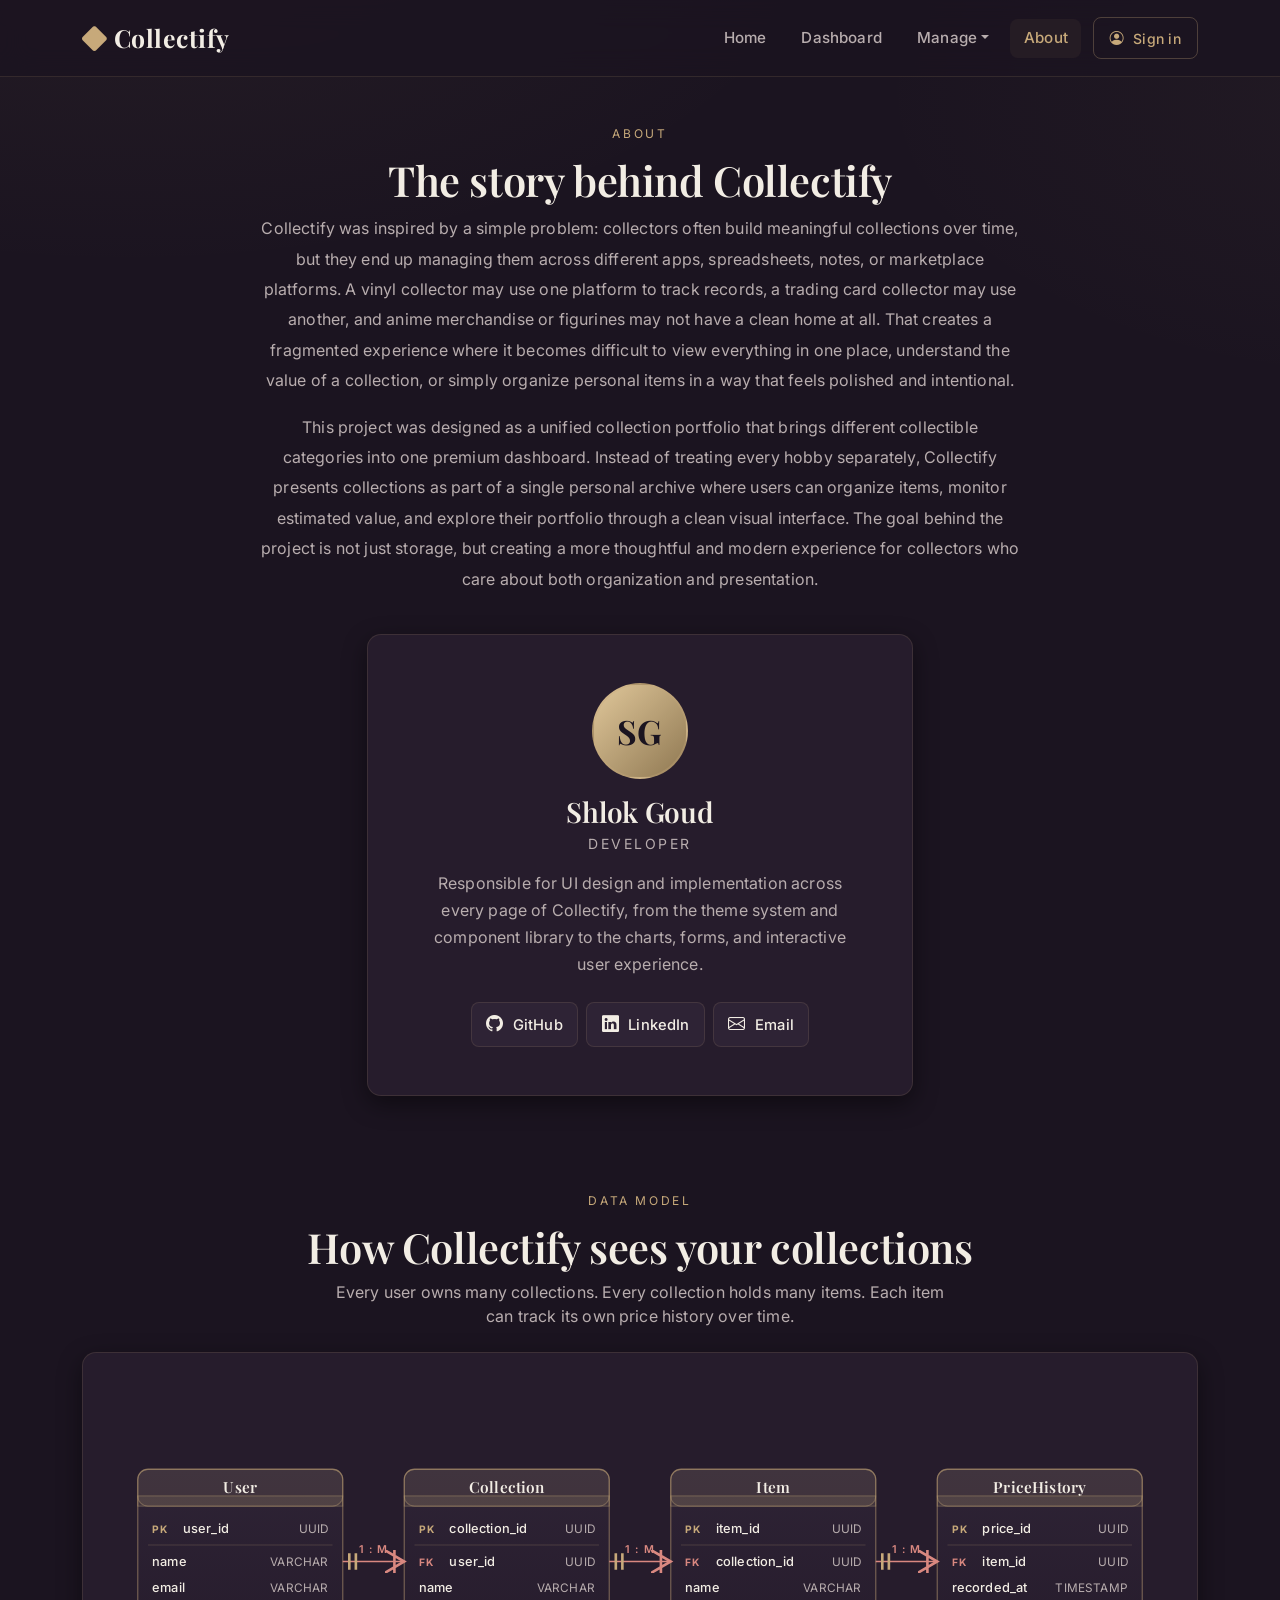
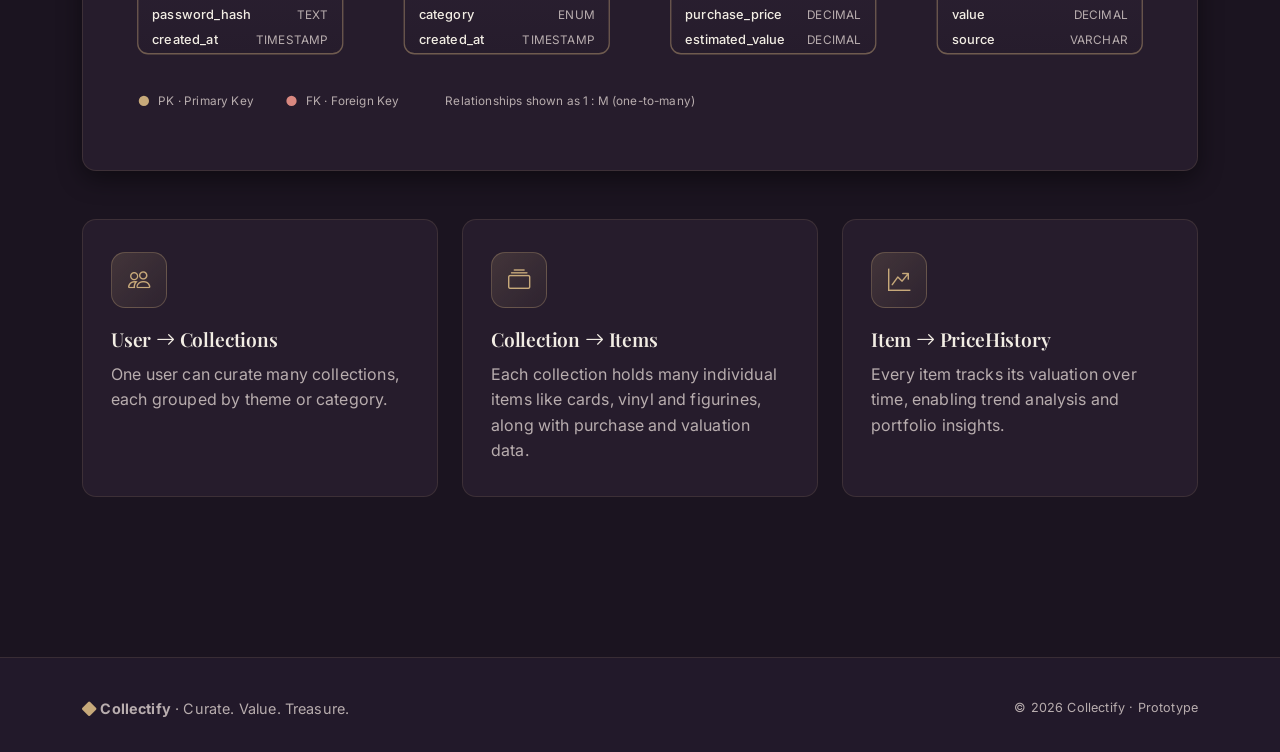
==== commit cbd00905: "Character encoding bug resolved in all files." ====
--- a/about.html
+++ b/about.html
@@ -18,7 +18,7 @@
   <!-- ===== Navbar ===== -->
   <nav class="navbar navbar-expand-lg navbar-collectify">
     <div class="container">
-      <a class="navbar-brand" href="index.html"><span class="brand-mark">◆</span>Collectify</a>
+      <a class="navbar-brand" href="index.html"><span class="brand-mark"><i class="bi bi-diamond-fill"></i></span>Collectify</a>
       <button class="navbar-toggler" type="button" data-bs-toggle="collapse" data-bs-target="#nav">
         <span class="navbar-toggler-icon"></span>
       </button>
@@ -49,10 +49,14 @@
     <div class="container text-center" data-aos="fade-up">
       <div class="section-label">About</div>
       <h1 class="section-title mb-2">The story behind Collectify</h1>
-      <p class="text-muted-2 mx-auto" style="max-width:640px;">
-        A curated home for every collection you've built: trading cards, vinyl,
-        figurines, coins, memorabilia, valued, organized, and beautifully presented.
+      <div class="text-muted-2 mx-auto" style="max-width:760px; line-height:1.9;">
+      <p>
+        Collectify was inspired by a simple problem: collectors often build meaningful collections over time, but they end up managing them across different apps, spreadsheets, notes, or marketplace platforms. A vinyl collector may use one platform to track records, a trading card collector may use another, and anime merchandise or figurines may not have a clean home at all. That creates a fragmented experience where it becomes difficult to view everything in one place, understand the value of a collection, or simply organize personal items in a way that feels polished and intentional.
       </p>
+      <p class="mb-0">
+        This project was designed as a unified collection portfolio that brings different collectible categories into one premium dashboard. Instead of treating every hobby separately, Collectify presents collections as part of a single personal archive where users can organize items, monitor estimated value, and explore their portfolio through a clean visual interface. The goal behind the project is not just storage, but creating a more thoughtful and modern experience for collectors who care about both organization and presentation.
+      </p>
+    </div>
     </div>
   </header>
 
@@ -69,11 +73,11 @@
               <p class="text-muted-2 mt-3 mb-0" style="line-height:1.7;">
                 Responsible for UI design and implementation across every page of
                 Collectify, from the theme system and component library to the
-                charts, forms, and the data model below.
+                charts, forms, and interactive user experience.
               </p>
               <div class="d-flex justify-content-center gap-2 mt-4">
-                <a href="#" class="social-btn" style="width:auto;padding:.55rem .9rem;"><i class="bi bi-github"></i> GitHub</a>
-                <a href="#" class="social-btn" style="width:auto;padding:.55rem .9rem;"><i class="bi bi-linkedin"></i> LinkedIn</a>
+                <a href="https://github.com/Shlok22024" class="social-btn" style="width:auto;padding:.55rem .9rem;"><i class="bi bi-github"></i> GitHub</a>
+                <a href="https://www.linkedin.com/in/shlokgoud" class="social-btn" style="width:auto;padding:.55rem .9rem;"><i class="bi bi-linkedin"></i> LinkedIn</a>
                 <a href="mailto:shlok.n.goud@gmail.com" class="social-btn" style="width:auto;padding:.55rem .9rem;"><i class="bi bi-envelope"></i> Email</a>
               </div>
             </div>
@@ -252,9 +256,9 @@
               <!-- Legend -->
               <g transform="translate(30,310)">
                 <circle cx="6" cy="6" r="5" fill="#C7A97A"/>
-                <text class="field-type" x="20" y="10">PK · Primary Key</text>
+                <text class="field-type" x="20" y="10">PK &middot; Primary Key</text>
                 <circle cx="150" cy="6" r="5" fill="#D98880"/>
-                <text class="field-type" x="164" y="10">FK · Foreign Key</text>
+                <text class="field-type" x="164" y="10">FK &middot; Foreign Key</text>
                 <text class="field-type" x="300" y="10">Relationships shown as 1 : M (one-to-many)</text>
               </g>
             </svg>
@@ -267,21 +271,21 @@
         <div class="col-md-4" data-aos="fade-up">
           <div class="feature-card">
             <div class="feature-icon"><i class="bi bi-people"></i></div>
-            <h3>User → Collections</h3>
+            <h3>User <i class="bi bi-arrow-right"></i> Collections</h3>
             <p>One user can curate many collections, each grouped by theme or category.</p>
           </div>
         </div>
         <div class="col-md-4" data-aos="fade-up" data-aos-delay="80">
           <div class="feature-card">
             <div class="feature-icon"><i class="bi bi-collection"></i></div>
-            <h3>Collection → Items</h3>
+            <h3>Collection <i class="bi bi-arrow-right"></i> Items</h3>
             <p>Each collection holds many individual items like cards, vinyl and figurines, along with purchase and valuation data.</p>
           </div>
         </div>
         <div class="col-md-4" data-aos="fade-up" data-aos-delay="160">
           <div class="feature-card">
             <div class="feature-icon"><i class="bi bi-graph-up-arrow"></i></div>
-            <h3>Item → PriceHistory</h3>
+            <h3>Item <i class="bi bi-arrow-right"></i> PriceHistory</h3>
             <p>Every item tracks its valuation over time, enabling trend analysis and portfolio insights.</p>
           </div>
         </div>
@@ -293,13 +297,17 @@
   <!-- ===== Footer ===== -->
   <footer class="site-footer">
     <div class="container d-flex flex-wrap justify-content-between align-items-center">
-      <div><span class="brand-mark">◆</span> <strong>Collectify</strong> · Curate. Value. Treasure.</div>
-      <div class="text-muted-2 small">© 2026 Collectify · Prototype</div>
+      <div><span class="brand-mark"><i class="bi bi-diamond-fill"></i></span> <strong>Collectify</strong> &middot; Curate. Value. Treasure.</div>
+      <div class="text-muted-2 small">&copy; 2026 Collectify &middot; Prototype</div>
     </div>
   </footer>
 
   <script src="https://cdn.jsdelivr.net/npm/bootstrap@5.3.3/dist/js/bootstrap.bundle.min.js"></script>
   <script src="https://unpkg.com/aos@2.3.4/dist/aos.js"></script>
   <script>AOS.init({ duration: 700, easing: 'ease-out-cubic', once: true, offset: 60 });</script>
+  
+    <script src="https://cdn.botpress.cloud/webchat/v3.6/inject.js"></script>
+<script src="https://files.bpcontent.cloud/2026/04/20/00/20260420000929-257CPL8Z.js" defer></script>
+    
 </body>
 </html>
